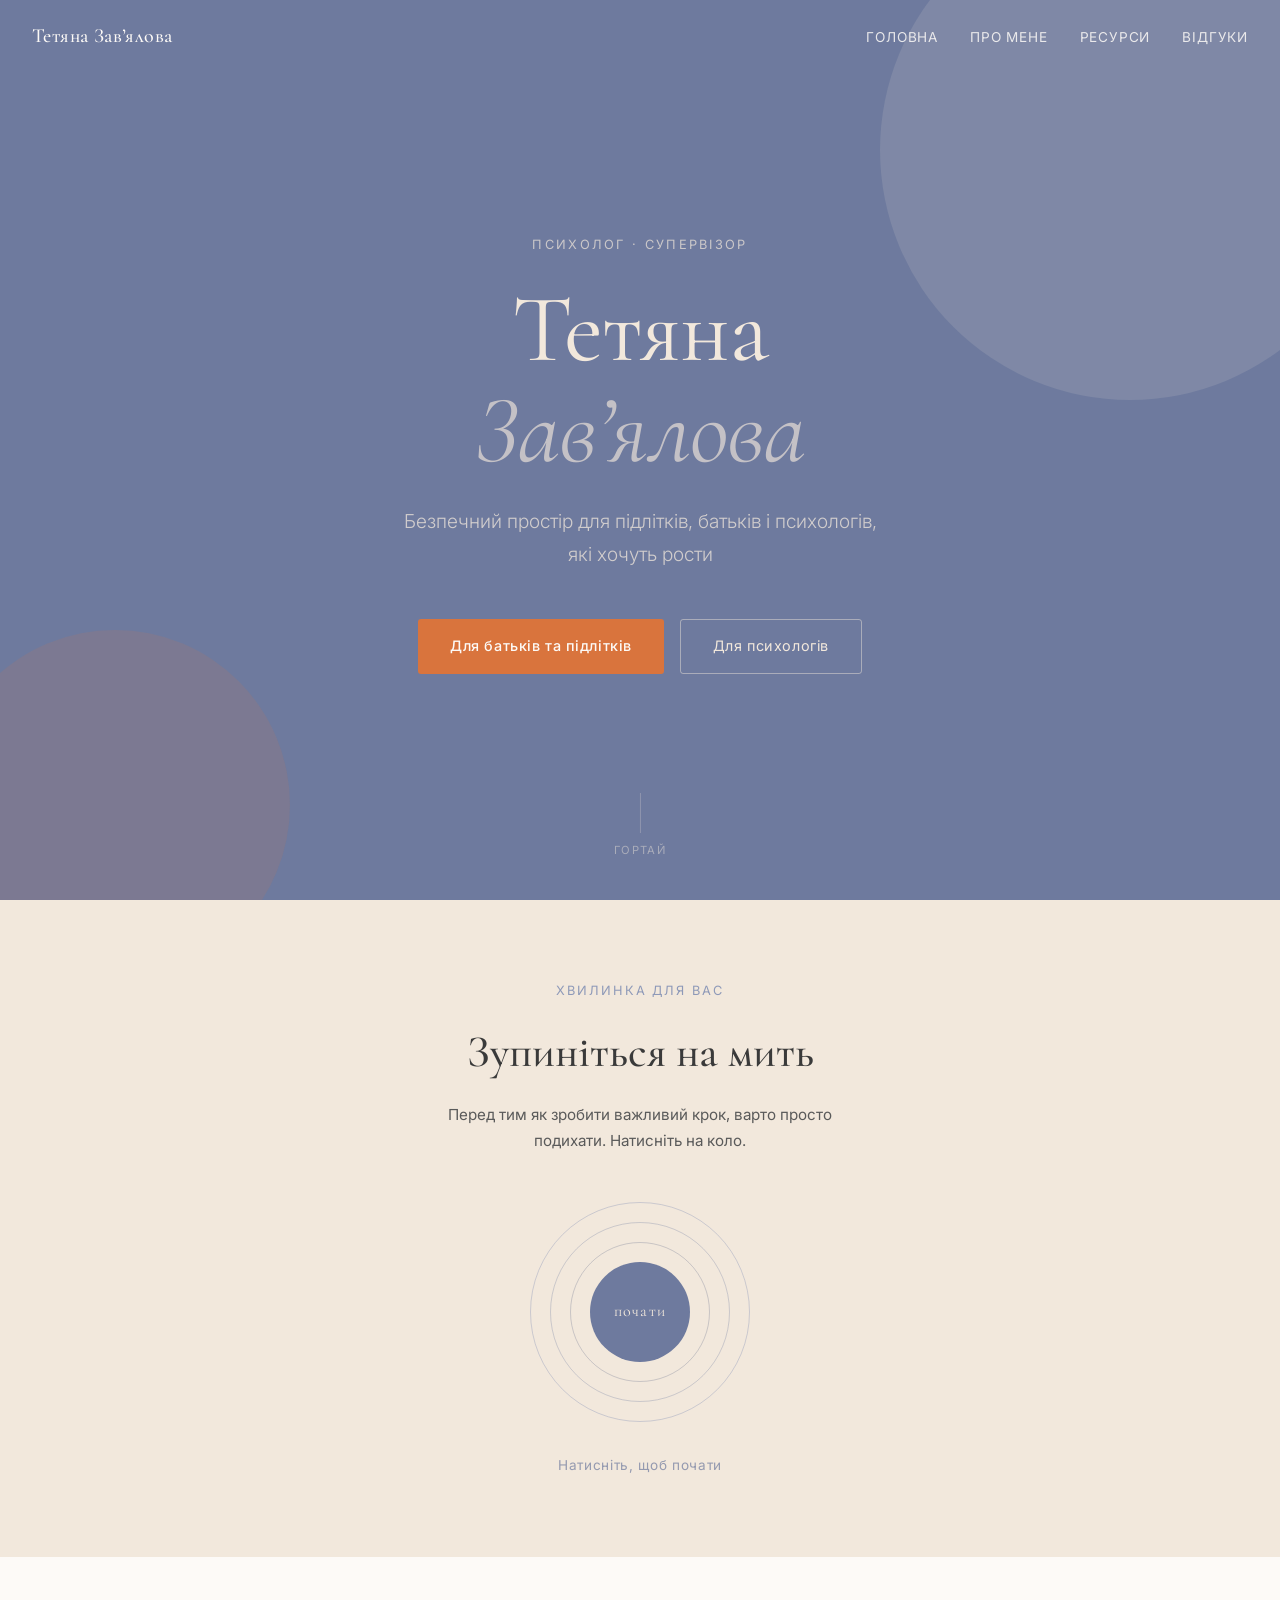
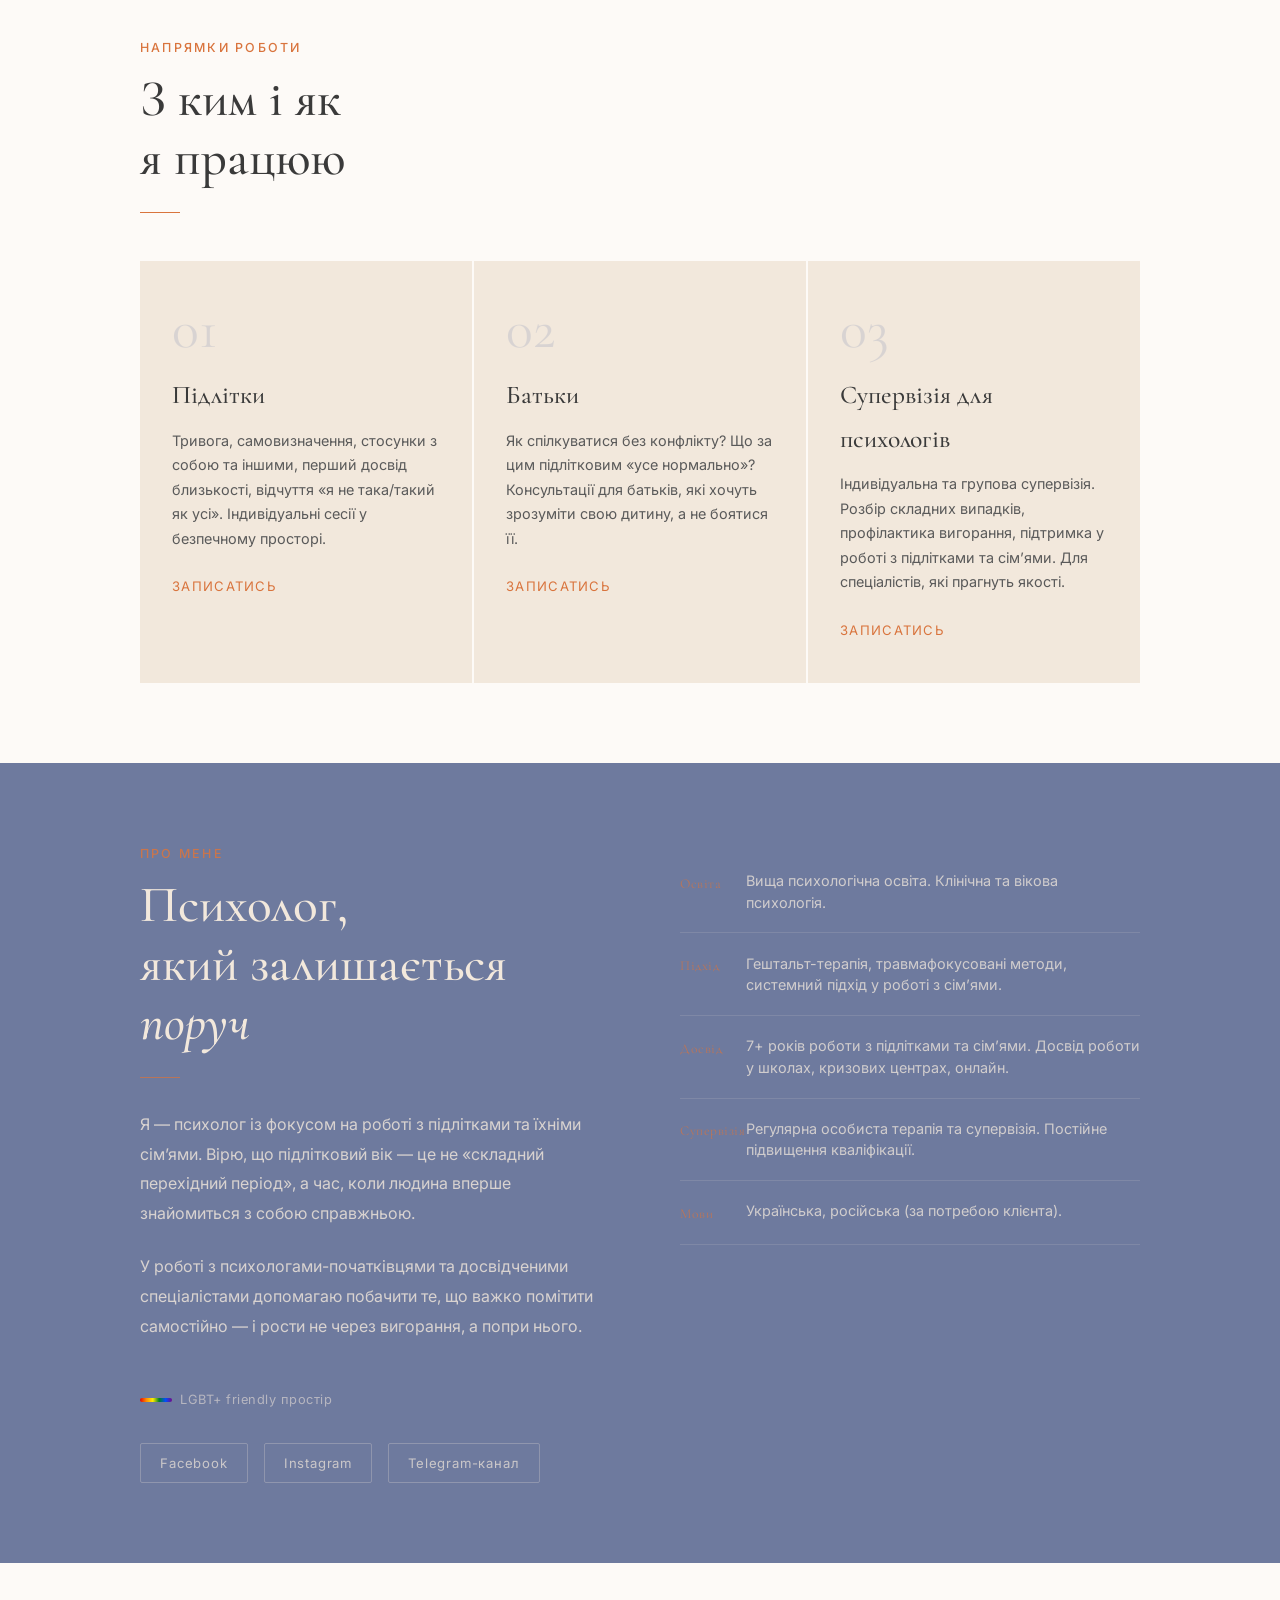
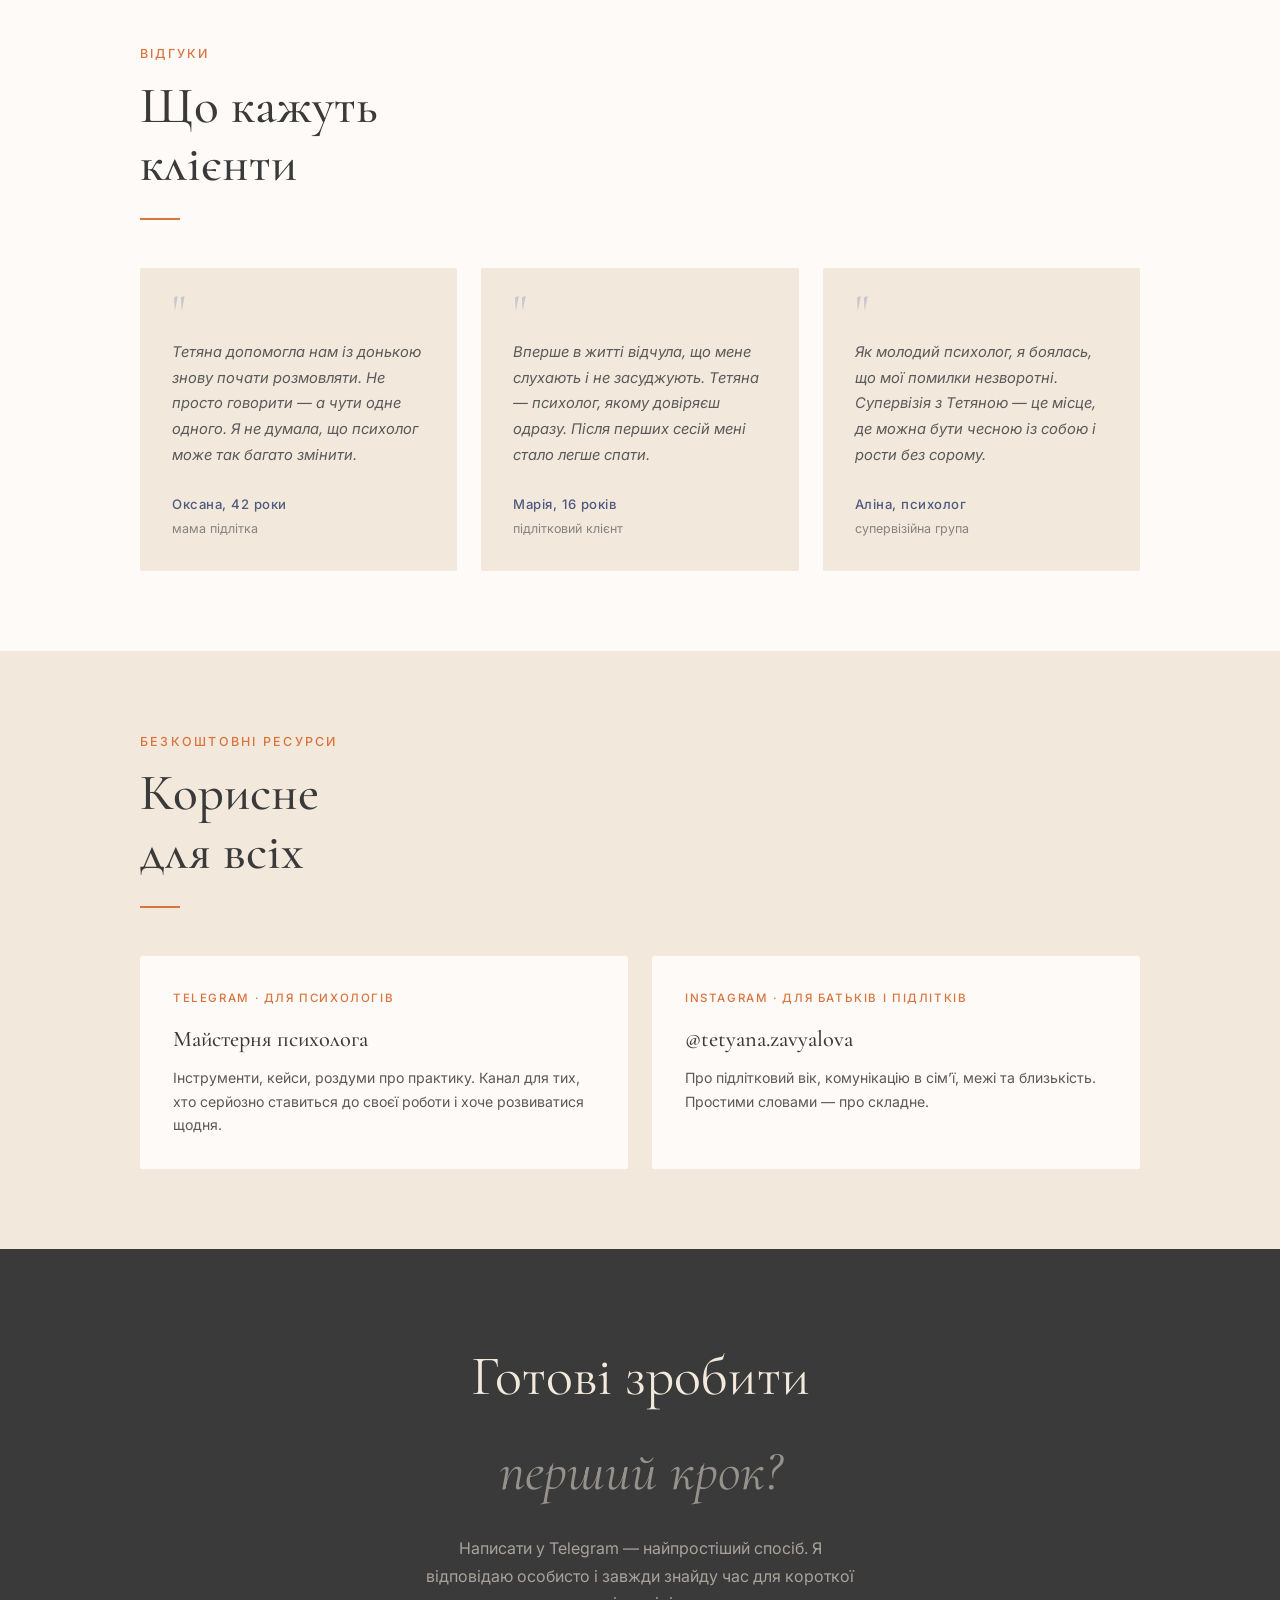
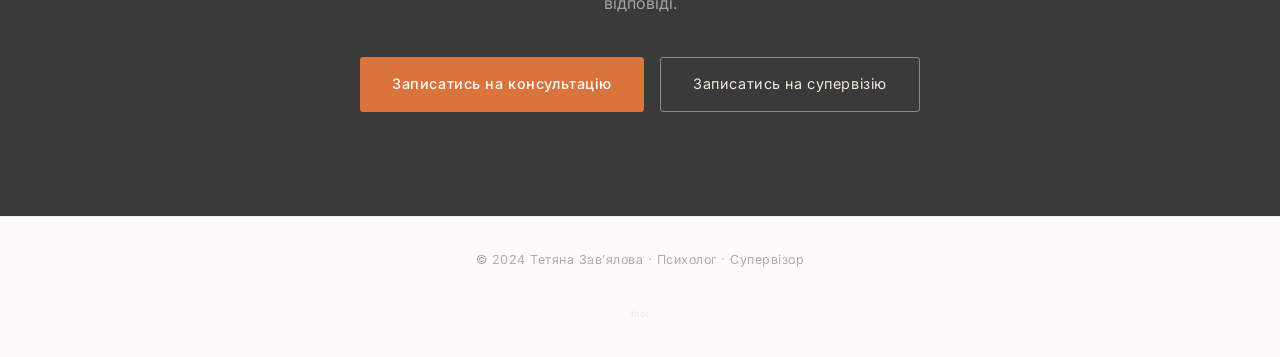
==== index.html @ f0ecb35c "Add files via upload" ====
<!DOCTYPE html>
<html lang="uk">
<head>
  <meta charset="UTF-8">
  <meta name="viewport" content="width=device-width, initial-scale=1.0">
  <title>Тетяна Завʼялова — психолог</title>
  <meta name="description" content="Психологічна підтримка підлітків та їхніх батьків. Супервізії для психологів. Безпечний простір для зростання.">

  <!-- Fonts -->
  <link rel="preconnect" href="https://fonts.googleapis.com">
  <link rel="preconnect" href="https://fonts.gstatic.com" crossorigin>
  <link href="https://fonts.googleapis.com/css2?family=Cormorant+Garamond:ital,wght@0,400;0,500;0,600;1,400;1,500&family=Inter:wght@300;400;500&display=swap" rel="stylesheet">

  <!-- Styles -->
  <link rel="stylesheet" href="css/styles.css">
</head>
<body>

  <!-- NAV -->
  <nav id="main-nav" role="navigation" aria-label="Головне меню">
    <a href="#home" class="nav-logo">Тетяна Завʼялова</a>
    <ul class="nav-links">
      <li><a href="#home">Головна</a></li>
      <li><a href="#about">Про мене</a></li>
      <li><a href="#resources">Ресурси</a></li>
      <li><a href="#reviews">Відгуки</a></li>
    </ul>
    <button class="nav-burger" id="burger" aria-label="Відкрити меню" aria-expanded="false">
      <span></span><span></span><span></span>
    </button>
  </nav>

  <div class="mobile-menu" id="mobile-menu" role="dialog" aria-label="Навігація">
    <button class="mobile-menu-close" id="menu-close" aria-label="Закрити меню">×</button>
    <a href="#home">Головна</a>
    <a href="#about">Про мене</a>
    <a href="#resources">Ресурси</a>
    <a href="#reviews">Відгуки</a>
  </div>

  <!-- HERO -->
  <section id="home" aria-label="Головний екран">
    <div class="hero-orb hero-orb-1" aria-hidden="true"></div>
    <div class="hero-orb hero-orb-2" aria-hidden="true"></div>
    <p class="hero-eyebrow">Психолог · Супервізор</p>
    <h1 class="hero-title">Тетяна<br><em>Завʼялова</em></h1>
    <p class="hero-tagline">Безпечний простір для підлітків, батьків і психологів, які хочуть рости</p>
    <div class="hero-cta-group">
      <a href="https://t.me/Tetiana_Zavialova?text=%D0%94%D0%BE%D0%B1%D1%80%D0%B8%D0%B4%D0%B5%D0%BD%D1%8C%2C%20%D0%A2%D0%B5%D1%82%D1%8F%D0%BD%D0%BE!%20%D0%AF%20%D1%85%D0%BE%D1%87%D1%83%20%D0%B7%D0%B0%D0%BF%D0%B8%D1%81%D0%B0%D1%82%D0%B8%D1%81%D1%8F%20%D0%BD%D0%B0%20%D0%BA%D0%BE%D0%BD%D1%81%D1%83%D0%BB%D1%8C%D1%82%D0%B0%D1%86%D1%96%D1%8E%20%D0%B4%D0%BB%D1%8F%20%D0%B1%D0%B0%D1%82%D1%8C%D0%BA%D1%96%D0%B2%2F%D0%BF%D1%96%D0%B4%D0%BB%D1%96%D1%82%D0%BA%D1%96%D0%B2" class="btn-primary" target="_blank" rel="noopener noreferrer">Для батьків та підлітків</a>
      <a href="https://t.me/Tetiana_Zavialova?text=%D0%94%D0%BE%D0%B1%D1%80%D0%B8%D0%B4%D0%B5%D0%BD%D1%8C%2C%20%D0%A2%D0%B5%D1%82%D1%8F%D0%BD%D0%BE!%20%D0%AF%20%D0%BF%D1%81%D0%B8%D1%85%D0%BE%D0%BB%D0%BE%D0%B3%20%D1%96%20%D1%85%D0%BE%D1%87%D1%83%20%D0%B7%D0%B0%D0%BF%D0%B8%D1%81%D0%B0%D1%82%D0%B8%D1%81%D1%8F%20%D0%BD%D0%B0%20%D1%81%D1%83%D0%BF%D0%B5%D1%80%D0%B2%D1%96%D0%B7%D1%96%D1%8E" class="btn-outline" target="_blank" rel="noopener noreferrer">Для психологів</a>
    </div>
    <div class="hero-scroll" aria-hidden="true">
      <div class="scroll-line"></div>
      <span>гортай</span>
    </div>
  </section>

  <!-- BREATHING -->
  <section id="breathe" aria-label="Дихальна вправа">
    <div class="container-narrow" style="text-align:center;">
      <p class="breathe-label">Хвилинка для вас</p>
      <h2 class="breathe-title">Зупиніться на мить</h2>
      <p class="breathe-subtitle">Перед тим як зробити важливий крок, варто просто подихати. Натисніть на коло.</p>
      <div class="breathe-container" id="breatheContainer" role="button" aria-label="Запустити дихальну вправу" tabindex="0">
        <div class="breathe-ring" aria-hidden="true"></div>
        <div class="breathe-ring breathe-ring-2" aria-hidden="true"></div>
        <div class="breathe-ring breathe-ring-3" aria-hidden="true"></div>
        <div class="breathe-core" id="breatheCore">
          <div class="breathe-text" id="breatheText">почати</div>
        </div>
      </div>
      <p class="breathe-instruction" id="breatheInstruction" aria-live="polite">Натисніть, щоб почати</p>
      <button class="breathe-btn" id="breatheStop" style="display:none;" aria-label="Зупинити вправу">зупинити</button>
    </div>
  </section>

  <!-- SERVICES -->
  <section id="services" aria-label="Напрямки роботи">
    <div class="container">
      <p class="section-eyebrow fade-up">Напрямки роботи</p>
      <h2 class="section-title fade-up">З ким і як<br>я працюю</h2>
      <div class="section-divider fade-up" aria-hidden="true"></div>
      <div class="services-grid">
        <article class="service-card fade-up">
          <div class="service-number" aria-hidden="true">01</div>
          <h3 class="service-title">Підлітки</h3>
          <p class="service-text">Тривога, самовизначення, стосунки з собою та іншими, перший досвід близькості, відчуття «я не така/такий як усі». Індивідуальні сесії у безпечному просторі.</p>
          <a href="https://t.me/Tetiana_Zavialova?text=%D0%94%D0%BE%D0%B1%D1%80%D0%B8%D0%B4%D0%B5%D0%BD%D1%8C%2C%20%D0%A2%D0%B5%D1%82%D1%8F%D0%BD%D0%BE!%20%D0%AF%20%D1%85%D0%BE%D1%87%D1%83%20%D0%B7%D0%B0%D0%BF%D0%B8%D1%81%D0%B0%D1%82%D0%B8%D1%81%D1%8F%20%D0%BD%D0%B0%20%D0%BA%D0%BE%D0%BD%D1%81%D1%83%D0%BB%D1%8C%D1%82%D0%B0%D1%86%D1%96%D1%8E%20%D0%B4%D0%BB%D1%8F%20%D0%BF%D1%96%D0%B4%D0%BB%D1%96%D1%82%D0%BA%D0%B0" class="service-cta" target="_blank" rel="noopener noreferrer">Записатись</a>
        </article>
        <article class="service-card fade-up">
          <div class="service-number" aria-hidden="true">02</div>
          <h3 class="service-title">Батьки</h3>
          <p class="service-text">Як спілкуватися без конфлікту? Що за цим підлітковим «усе нормально»? Консультації для батьків, які хочуть зрозуміти свою дитину, а не боятися її.</p>
          <a href="https://t.me/Tetiana_Zavialova?text=%D0%94%D0%BE%D0%B1%D1%80%D0%B8%D0%B4%D0%B5%D0%BD%D1%8C%2C%20%D0%A2%D0%B5%D1%82%D1%8F%D0%BD%D0%BE!%20%D0%AF%20%D1%85%D0%BE%D1%87%D1%83%20%D0%B7%D0%B0%D0%BF%D0%B8%D1%81%D0%B0%D1%82%D0%B8%D1%81%D1%8F%20%D0%BD%D0%B0%20%D0%BA%D0%BE%D0%BD%D1%81%D1%83%D0%BB%D1%8C%D1%82%D0%B0%D1%86%D1%96%D1%8E%20%D0%B4%D0%BB%D1%8F%20%D0%B1%D0%B0%D1%82%D1%8C%D0%BA%D1%96%D0%B2" class="service-cta" target="_blank" rel="noopener noreferrer">Записатись</a>
        </article>
        <article class="service-card fade-up">
          <div class="service-number" aria-hidden="true">03</div>
          <h3 class="service-title">Супервізія для психологів</h3>
          <p class="service-text">Індивідуальна та групова супервізія. Розбір складних випадків, профілактика вигорання, підтримка у роботі з підлітками та сімʼями. Для спеціалістів, які прагнуть якості.</p>
          <a href="https://t.me/Tetiana_Zavialova?text=%D0%94%D0%BE%D0%B1%D1%80%D0%B8%D0%B4%D0%B5%D0%BD%D1%8C%2C%20%D0%A2%D0%B5%D1%82%D1%8F%D0%BD%D0%BE!%20%D0%AF%20%D0%BF%D1%81%D0%B8%D1%85%D0%BE%D0%BB%D0%BE%D0%B3%20%D1%96%20%D1%85%D0%BE%D1%87%D1%83%20%D0%B7%D0%B0%D0%BF%D0%B8%D1%81%D0%B0%D1%82%D0%B8%D1%81%D1%8F%20%D0%BD%D0%B0%20%D1%81%D1%83%D0%BF%D0%B5%D1%80%D0%B2%D1%96%D0%B7%D1%96%D1%8E" class="service-cta" target="_blank" rel="noopener noreferrer">Записатись</a>
        </article>
      </div>
    </div>
  </section>

  <!-- ABOUT -->
  <section id="about" aria-label="Про мене">
    <div class="container">
      <div class="about-inner">
        <div class="about-left">
          <p class="section-eyebrow">Про мене</p>
          <h2 class="section-title">Психолог,<br>який залишається<br><em>поруч</em></h2>
          <div class="section-divider" aria-hidden="true"></div>
          <p class="about-bio">Я — психолог із фокусом на роботі з підлітками та їхніми сімʼями. Вірю, що підлітковий вік — це не «складний перехідний період», а час, коли людина вперше знайомиться з собою справжньою.</p>
          <p class="about-bio">У роботі з психологами-початківцями та досвідченими спеціалістами допомагаю побачити те, що важко помітити самостійно — і рости не через вигорання, а попри нього.</p>
          <div class="lgbt-badge" role="note" aria-label="LGBT+ friendly простір">
            <div class="rainbow-bar" aria-hidden="true"></div>
            <span>LGBT+ friendly простір</span>
          </div>
          <div class="about-socials">
            <a href="https://www.facebook.com/share/1CjKU2RE9J/?mibextid=wwXIfr" class="social-link" target="_blank" rel="noopener noreferrer">Facebook</a>
            <a href="https://www.instagram.com/tetyana.zavyalova?igsh=N3BuOW9nb2phMTQ5&utm_source=qr" class="social-link" target="_blank" rel="noopener noreferrer">Instagram</a>
            <a href="https://t.me/maisternya_psyhologa" class="social-link" target="_blank" rel="noopener noreferrer">Telegram-канал</a>
          </div>
        </div>
        <dl class="about-credentials" aria-label="Кваліфікація">
          <div class="credential-item">
            <dt class="credential-year">Освіта</dt>
            <dd class="credential-text">Вища психологічна освіта. Клінічна та вікова психологія.</dd>
          </div>
          <div class="credential-item">
            <dt class="credential-year">Підхід</dt>
            <dd class="credential-text">Гештальт-терапія, травмафокусовані методи, системний підхід у роботі з сімʼями.</dd>
          </div>
          <div class="credential-item">
            <dt class="credential-year">Досвід</dt>
            <dd class="credential-text">7+ років роботи з підлітками та сімʼями. Досвід роботи у школах, кризових центрах, онлайн.</dd>
          </div>
          <div class="credential-item">
            <dt class="credential-year">Супервізія</dt>
            <dd class="credential-text">Регулярна особиста терапія та супервізія. Постійне підвищення кваліфікації.</dd>
          </div>
          <div class="credential-item">
            <dt class="credential-year">Мови</dt>
            <dd class="credential-text">Українська, російська (за потребою клієнта).</dd>
          </div>
        </dl>
      </div>
    </div>
  </section>

  <!-- REVIEWS -->
  <section id="reviews" aria-label="Відгуки клієнтів">
    <div class="container">
      <p class="section-eyebrow fade-up">Відгуки</p>
      <h2 class="section-title fade-up">Що кажуть<br>клієнти</h2>
      <div class="section-divider fade-up" aria-hidden="true"></div>
      <div class="reviews-grid">
        <article class="review-card fade-up">
          <div class="review-quote" aria-hidden="true">"</div>
          <blockquote class="review-text">Тетяна допомогла нам із донькою знову почати розмовляти. Не просто говорити — а чути одне одного. Я не думала, що психолог може так багато змінити.</blockquote>
          <p class="review-author">Оксана, 42 роки</p>
          <p class="review-role">мама підлітка</p>
        </article>
        <article class="review-card fade-up">
          <div class="review-quote" aria-hidden="true">"</div>
          <blockquote class="review-text">Вперше в житті відчула, що мене слухають і не засуджують. Тетяна — психолог, якому довіряєш одразу. Після перших сесій мені стало легше спати.</blockquote>
          <p class="review-author">Марія, 16 років</p>
          <p class="review-role">підлітковий клієнт</p>
        </article>
        <article class="review-card fade-up">
          <div class="review-quote" aria-hidden="true">"</div>
          <blockquote class="review-text">Як молодий психолог, я боялась, що мої помилки незворотні. Супервізія з Тетяною — це місце, де можна бути чесною із собою і рости без сорому.</blockquote>
          <p class="review-author">Аліна, психолог</p>
          <p class="review-role">супервізійна група</p>
        </article>
      </div>
    </div>
  </section>

  <!-- RESOURCES -->
  <section id="resources" aria-label="Безкоштовні ресурси">
    <div class="container">
      <p class="section-eyebrow fade-up">Безкоштовні ресурси</p>
      <h2 class="section-title fade-up">Корисне<br>для всіх</h2>
      <div class="section-divider fade-up" aria-hidden="true"></div>
      <div class="resources-grid">
        <a href="https://t.me/maisternya_psyhologa" class="resource-card fade-up" target="_blank" rel="noopener noreferrer" aria-label="Telegram-канал Майстерня психолога">
          <p class="resource-tag">Telegram · Для психологів</p>
          <h3 class="resource-title">Майстерня психолога</h3>
          <p class="resource-desc">Інструменти, кейси, роздуми про практику. Канал для тих, хто серйозно ставиться до своєї роботи і хоче розвиватися щодня.</p>
        </a>
        <a href="https://www.instagram.com/tetyana.zavyalova?igsh=N3BuOW9nb2phMTQ5&utm_source=qr" class="resource-card fade-up" target="_blank" rel="noopener noreferrer" aria-label="Instagram @tetyana.zavyalova">
          <p class="resource-tag">Instagram · Для батьків і підлітків</p>
          <h3 class="resource-title">@tetyana.zavyalova</h3>
          <p class="resource-desc">Про підлітковий вік, комунікацію в сімʼї, межі та близькість. Простими словами — про складне.</p>
        </a>
      </div>
    </div>
  </section>

  <!-- CTA -->
  <section id="cta" aria-label="Запис на консультацію">
    <div class="container-narrow">
      <h2 class="cta-title fade-up">Готові зробити<br><em>перший крок?</em></h2>
      <p class="cta-text fade-up">Написати у Telegram — найпростіший спосіб. Я відповідаю особисто і завжди знайду час для короткої відповіді.</p>
      <div class="hero-cta-group fade-up">
        <a href="https://t.me/Tetiana_Zavialova?text=%D0%94%D0%BE%D0%B1%D1%80%D0%B8%D0%B4%D0%B5%D0%BD%D1%8C%2C%20%D0%A2%D0%B5%D1%82%D1%8F%D0%BD%D0%BE!%20%D0%AF%20%D1%85%D0%BE%D1%87%D1%83%20%D0%B7%D0%B0%D0%BF%D0%B8%D1%81%D0%B0%D1%82%D0%B8%D1%81%D1%8F%20%D0%BD%D0%B0%20%D0%BA%D0%BE%D0%BD%D1%81%D1%83%D0%BB%D1%8C%D1%82%D0%B0%D1%86%D1%96%D1%8E" class="btn-primary" target="_blank" rel="noopener noreferrer">Записатись на консультацію</a>
        <a href="https://t.me/Tetiana_Zavialova?text=%D0%94%D0%BE%D0%B1%D1%80%D0%B8%D0%B4%D0%B5%D0%BD%D1%8C%2C%20%D0%A2%D0%B5%D1%82%D1%8F%D0%BD%D0%BE!%20%D0%AF%20%D0%BF%D1%81%D0%B8%D1%85%D0%BE%D0%BB%D0%BE%D0%B3%20%D1%96%20%D1%85%D0%BE%D1%87%D1%83%20%D0%B7%D0%B0%D0%BF%D0%B8%D1%81%D0%B0%D1%82%D0%B8%D1%81%D1%8F%20%D0%BD%D0%B0%20%D1%81%D1%83%D0%BF%D0%B5%D1%80%D0%B2%D1%96%D0%B7%D1%96%D1%8E" class="btn-outline" target="_blank" rel="noopener noreferrer">Записатись на супервізію</a>
      </div>
    </div>
  </section>

  <!-- FOOTER -->
  <footer role="contentinfo">
    <p class="footer-text">© 2024 Тетяна Завʼялова · Психолог · Супервізор</p>
    <br>
    <span class="footer-thor" id="thorTrigger" aria-hidden="true">thor</span>
  </footer>

  <!-- Scripts -->
  <script src="js/main.js" defer></script>

</body>
</html>
---- css/styles.css ----
/* ============================================================
   TETIANA ZAVIALOVA — STYLESHEET
   Palette: indigo #6E7A9E | sand #F2E8DC | graphite #3A3A3A | rust #D9743D
   ============================================================ */

/* --- TOKENS ------------------------------------------------- */
:root {
  --indigo:        #6E7A9E;
  --indigo-light:  #8E99B8;
  --indigo-dark:   #4E5A7E;
  --sand:          #F2E8DC;
  --sand-dark:     #E8DACE;
  --graphite:      #3A3A3A;
  --graphite-light:#5A5A5A;
  --rust:          #D9743D;
  --rust-light:    #E8956A;
  --white:         #FDFAF7;
}

/* --- RESET -------------------------------------------------- */
*, *::before, *::after { margin: 0; padding: 0; box-sizing: border-box; }
html { scroll-behavior: smooth; }

body {
  font-family: 'Inter', sans-serif;
  background: var(--white);
  color: var(--graphite);
  font-size: 16px;
  line-height: 1.7;
  overflow-x: hidden;
}

h1, h2, h3, .display { font-family: 'Cormorant Garamond', serif; }

/* --- LAYOUT HELPERS ---------------------------------------- */
section { padding: 5rem 2rem; }
.container        { max-width: 1000px; margin: 0 auto; }
.container-narrow { max-width: 700px;  margin: 0 auto; }

.section-eyebrow {
  font-size: 0.78rem;
  letter-spacing: 0.18em;
  text-transform: uppercase;
  color: var(--rust);
  margin-bottom: 0.75rem;
  font-weight: 500;
}

.section-title {
  font-size: clamp(2rem, 5vw, 3.2rem);
  font-weight: 500;
  color: var(--graphite);
  line-height: 1.15;
  margin-bottom: 1.5rem;
}

.section-divider {
  width: 40px;
  height: 1.5px;
  background: var(--rust);
  margin-bottom: 2rem;
}

/* --- BUTTONS ----------------------------------------------- */
.btn-primary {
  display: inline-flex;
  align-items: center;
  gap: 0.5rem;
  padding: 0.9rem 2rem;
  background: var(--rust);
  color: var(--white);
  text-decoration: none;
  font-size: 0.9rem;
  font-weight: 500;
  letter-spacing: 0.04em;
  border-radius: 3px;
  border: none;
  cursor: pointer;
  transition: background 0.25s, transform 0.2s;
}
.btn-primary:hover { background: var(--rust-light); transform: translateY(-2px); }

.btn-outline {
  display: inline-flex;
  align-items: center;
  gap: 0.5rem;
  padding: 0.9rem 2rem;
  background: transparent;
  color: var(--sand);
  text-decoration: none;
  font-size: 0.9rem;
  font-weight: 400;
  letter-spacing: 0.04em;
  border-radius: 3px;
  border: 1px solid rgba(242,232,220,0.45);
  cursor: pointer;
  transition: border-color 0.25s, background 0.25s, transform 0.2s;
}
.btn-outline:hover {
  border-color: var(--sand);
  background: rgba(242,232,220,0.08);
  transform: translateY(-2px);
}

/* --- NAVIGATION -------------------------------------------- */
nav {
  position: fixed;
  top: 0; left: 0; right: 0;
  z-index: 100;
  padding: 1.2rem 2rem;
  display: flex;
  align-items: center;
  justify-content: space-between;
  background: transparent;
  transition: background 0.4s, box-shadow 0.4s;
}
nav.scrolled {
  background: rgba(253,250,247,0.95);
  backdrop-filter: blur(8px);
  box-shadow: 0 1px 0 rgba(110,122,158,0.12);
}

.nav-logo {
  font-family: 'Cormorant Garamond', serif;
  font-size: 1.25rem;
  font-weight: 500;
  color: var(--white);
  text-decoration: none;
  letter-spacing: 0.02em;
  transition: color 0.4s;
}
nav.scrolled .nav-logo { color: var(--indigo-dark); }

.nav-links {
  display: flex;
  gap: 2rem;
  list-style: none;
}
.nav-links a {
  font-size: 0.85rem;
  font-weight: 400;
  color: rgba(253,250,247,0.85);
  text-decoration: none;
  letter-spacing: 0.06em;
  text-transform: uppercase;
  transition: color 0.3s;
}
nav.scrolled .nav-links a    { color: var(--graphite-light); }
.nav-links a:hover            { color: var(--rust); }
nav.scrolled .nav-links a:hover { color: var(--rust); }

.nav-burger {
  display: none;
  background: none;
  border: none;
  cursor: pointer;
  flex-direction: column;
  gap: 5px;
  padding: 4px;
}
.nav-burger span {
  display: block;
  width: 24px;
  height: 1.5px;
  background: var(--white);
  transition: all 0.3s;
}
nav.scrolled .nav-burger span { background: var(--graphite); }

/* --- MOBILE MENU ------------------------------------------- */
.mobile-menu {
  display: none;
  position: fixed;
  inset: 0;
  background: var(--white);
  z-index: 99;
  flex-direction: column;
  align-items: center;
  justify-content: center;
  gap: 2.5rem;
}
.mobile-menu.open { display: flex; }
.mobile-menu a {
  font-family: 'Cormorant Garamond', serif;
  font-size: 2.2rem;
  color: var(--graphite);
  text-decoration: none;
  font-weight: 500;
}
.mobile-menu a:hover { color: var(--rust); }
.mobile-menu-close {
  position: absolute;
  top: 1.5rem; right: 1.5rem;
  background: none;
  border: none;
  cursor: pointer;
  font-size: 1.8rem;
  color: var(--graphite);
  line-height: 1;
}

/* --- HERO -------------------------------------------------- */
#home {
  min-height: 100vh;
  background: var(--indigo);
  display: flex;
  flex-direction: column;
  align-items: center;
  justify-content: center;
  text-align: center;
  padding: 6rem 2rem 4rem;
  position: relative;
  overflow: hidden;
}

.hero-orb {
  position: absolute;
  border-radius: 50%;
  opacity: 0.12;
  pointer-events: none;
}
.hero-orb-1 { width: 500px; height: 500px; background: var(--sand); top: -100px; right: -100px; }
.hero-orb-2 { width: 350px; height: 350px; background: var(--rust); bottom: -80px; left: -60px; }

.hero-eyebrow {
  font-size: 0.8rem;
  letter-spacing: 0.18em;
  text-transform: uppercase;
  color: rgba(242,232,220,0.7);
  margin-bottom: 1.5rem;
}

.hero-title {
  font-size: clamp(3rem, 8vw, 6rem);
  font-weight: 400;
  color: var(--sand);
  line-height: 1.05;
  margin-bottom: 1.5rem;
  letter-spacing: -0.01em;
}
.hero-title em { font-style: italic; color: rgba(242,232,220,0.65); }

.hero-tagline {
  font-size: clamp(1rem, 2.5vw, 1.2rem);
  color: rgba(242,232,220,0.75);
  max-width: 480px;
  margin: 0 auto 3rem;
  font-weight: 300;
}

.hero-cta-group {
  display: flex;
  flex-wrap: wrap;
  gap: 1rem;
  justify-content: center;
  margin-bottom: 1.5rem;
}

.hero-scroll {
  position: absolute;
  bottom: 2.5rem;
  left: 50%;
  transform: translateX(-50%);
  display: flex;
  flex-direction: column;
  align-items: center;
  gap: 0.5rem;
  color: rgba(242,232,220,0.45);
  font-size: 0.7rem;
  letter-spacing: 0.12em;
  text-transform: uppercase;
}
.scroll-line {
  width: 1px;
  height: 40px;
  background: rgba(242,232,220,0.25);
  animation: scrollPulse 2s ease-in-out infinite;
}
@keyframes scrollPulse {
  0%, 100% { opacity: 0.25; transform: scaleY(0.5); }
  50%       { opacity: 0.7;  transform: scaleY(1); }
}

/* --- BREATHING --------------------------------------------- */
#breathe {
  background: var(--sand);
  padding: 5rem 2rem;
  text-align: center;
}

.breathe-label {
  font-size: 0.8rem;
  letter-spacing: 0.15em;
  text-transform: uppercase;
  color: var(--indigo-light);
  margin-bottom: 0.75rem;
}
.breathe-title {
  font-size: clamp(1.8rem, 4vw, 2.8rem);
  color: var(--graphite);
  margin-bottom: 0.75rem;
  font-weight: 500;
}
.breathe-subtitle {
  color: var(--graphite-light);
  font-size: 0.95rem;
  margin-bottom: 3rem;
  max-width: 400px;
  margin-left: auto;
  margin-right: auto;
}

.breathe-container {
  position: relative;
  width: 220px;
  height: 220px;
  margin: 0 auto 2rem;
  cursor: pointer;
}
.breathe-ring {
  position: absolute;
  inset: 0;
  border-radius: 50%;
  border: 1.5px solid var(--indigo-light);
  opacity: 0.4;
}
.breathe-ring-2 { inset: 20px; border-color: var(--indigo);      opacity: 0.3; }
.breathe-ring-3 { inset: 40px; border-color: var(--indigo-dark); opacity: 0.25; }

.breathe-core {
  position: absolute;
  border-radius: 50%;
  background: var(--indigo);
  top: 50%; left: 50%;
  transform: translate(-50%, -50%);
  width: 100px;
  height: 100px;
  display: flex;
  align-items: center;
  justify-content: center;
  transition: width 4s ease-in-out, height 4s ease-in-out;
}
.breathe-text {
  color: var(--sand);
  font-family: 'Cormorant Garamond', serif;
  font-size: 1rem;
  font-weight: 400;
  letter-spacing: 0.08em;
  text-align: center;
  line-height: 1.3;
  pointer-events: none;
}
.breathe-instruction {
  font-size: 0.85rem;
  color: var(--indigo);
  letter-spacing: 0.05em;
  opacity: 0.7;
  min-height: 1.5em;
}
.breathe-btn {
  margin-top: 1.5rem;
  background: none;
  border: 1px solid var(--indigo-light);
  color: var(--indigo-dark);
  padding: 0.6rem 1.8rem;
  border-radius: 3px;
  font-size: 0.85rem;
  letter-spacing: 0.06em;
  cursor: pointer;
  transition: all 0.25s;
  font-family: 'Inter', sans-serif;
}
.breathe-btn:hover {
  background: var(--indigo);
  border-color: var(--indigo);
  color: var(--sand);
}

/* --- SERVICES ---------------------------------------------- */
#services { background: var(--white); }

.services-grid {
  display: grid;
  grid-template-columns: repeat(auto-fit, minmax(280px, 1fr));
  gap: 2px;
  margin-top: 3rem;
}
.service-card {
  background: var(--sand);
  padding: 2.5rem 2rem;
  position: relative;
  overflow: hidden;
  transition: background 0.3s;
}
.service-card:hover { background: var(--sand-dark); }
.service-card::before {
  content: '';
  position: absolute;
  top: 0; left: 0;
  width: 3px;
  height: 0;
  background: var(--rust);
  transition: height 0.4s;
}
.service-card:hover::before { height: 100%; }

.service-number {
  font-family: 'Cormorant Garamond', serif;
  font-size: 3.5rem;
  color: var(--indigo-light);
  opacity: 0.25;
  line-height: 1;
  margin-bottom: 1rem;
}
.service-title {
  font-family: 'Cormorant Garamond', serif;
  font-size: 1.6rem;
  font-weight: 500;
  color: var(--graphite);
  margin-bottom: 0.75rem;
}
.service-text { font-size: 0.9rem; color: var(--graphite-light); line-height: 1.7; }
.service-cta {
  display: inline-block;
  margin-top: 1.5rem;
  font-size: 0.82rem;
  letter-spacing: 0.1em;
  text-transform: uppercase;
  color: var(--rust);
  text-decoration: none;
  border-bottom: 1px solid transparent;
  transition: border-color 0.2s;
}
.service-cta:hover { border-color: var(--rust); }

/* --- ABOUT ------------------------------------------------- */
#about { background: var(--indigo); }

.about-inner {
  display: grid;
  grid-template-columns: 1fr 1fr;
  gap: 5rem;
  align-items: start;
}
.about-left .section-eyebrow { color: rgba(217,116,61,0.85); }
.about-left .section-title   { color: var(--sand); }
.about-left .section-divider { background: rgba(217,116,61,0.7); }

.about-bio {
  color: rgba(242,232,220,0.8);
  font-size: 1rem;
  line-height: 1.85;
  margin-bottom: 1.5rem;
}
.about-socials {
  display: flex;
  gap: 1rem;
  margin-top: 2rem;
  flex-wrap: wrap;
}
.about-socials .social-link {
  display: inline-flex;
  align-items: center;
  gap: 0.5rem;
  padding: 0.5rem 1.2rem;
  border: 1px solid rgba(242,232,220,0.25);
  color: rgba(242,232,220,0.7);
  text-decoration: none;
  font-size: 0.82rem;
  letter-spacing: 0.06em;
  text-transform: none;
  font-weight: 400;
  border-radius: 2px;
  transition: all 0.25s;
}
.about-socials .social-link:hover {
  border-color: var(--sand);
  color: var(--sand);
  background: rgba(242,232,220,0.08);
}

.about-credentials { padding-top: 0.5rem; }
.credential-item {
  padding: 1.2rem 0;
  border-bottom: 1px solid rgba(242,232,220,0.12);
  display: flex;
  gap: 1rem;
  align-items: flex-start;
}
.credential-year {
  font-family: 'Cormorant Garamond', serif;
  font-size: 0.85rem;
  color: rgba(217,116,61,0.7);
  min-width: 50px;
  padding-top: 0.1rem;
  letter-spacing: 0.04em;
}
.credential-text {
  font-size: 0.9rem;
  color: rgba(242,232,220,0.75);
  line-height: 1.5;
}

.lgbt-badge {
  display: inline-flex;
  align-items: center;
  gap: 0.5rem;
  margin-top: 1.5rem;
  font-size: 0.8rem;
  color: rgba(242,232,220,0.55);
  letter-spacing: 0.04em;
}
.rainbow-bar {
  width: 32px;
  height: 4px;
  border-radius: 2px;
  background: linear-gradient(90deg, #e40303, #ff8c00, #ffed00, #008026, #004dff, #750787);
}

/* --- REVIEWS ----------------------------------------------- */
#reviews { background: var(--white); }

.reviews-grid {
  display: grid;
  grid-template-columns: repeat(auto-fit, minmax(280px, 1fr));
  gap: 1.5rem;
  margin-top: 3rem;
}
.review-card {
  background: var(--sand);
  padding: 2rem;
  border-radius: 2px;
  position: relative;
}
.review-quote {
  font-family: 'Cormorant Garamond', serif;
  font-size: 3rem;
  color: var(--indigo-light);
  line-height: 0.5;
  opacity: 0.4;
  margin-bottom: 1rem;
}
.review-text {
  font-size: 0.92rem;
  color: var(--graphite-light);
  line-height: 1.75;
  font-style: italic;
  margin-bottom: 1.5rem;
}
.review-author {
  font-size: 0.82rem;
  color: var(--indigo-dark);
  font-weight: 500;
  letter-spacing: 0.04em;
}
.review-role {
  font-size: 0.78rem;
  color: var(--graphite-light);
  opacity: 0.7;
  margin-top: 0.2rem;
}

/* --- RESOURCES --------------------------------------------- */
#resources { background: var(--sand); }

.resources-grid {
  display: grid;
  grid-template-columns: repeat(auto-fit, minmax(300px, 1fr));
  gap: 1.5rem;
  margin-top: 3rem;
}
.resource-card {
  background: var(--white);
  padding: 2rem;
  border-radius: 2px;
  text-decoration: none;
  display: block;
  border: 1px solid transparent;
  position: relative;
  overflow: hidden;
  transition: border-color 0.25s, transform 0.2s;
}
.resource-card::after {
  content: '→';
  position: absolute;
  right: 1.5rem;
  top: 50%;
  transform: translateY(-50%) translateX(10px);
  font-size: 1.2rem;
  color: var(--rust);
  opacity: 0;
  transition: all 0.3s;
}
.resource-card:hover { border-color: var(--indigo-light); transform: translateY(-3px); }
.resource-card:hover::after { opacity: 1; transform: translateY(-50%) translateX(0); }

.resource-tag {
  font-size: 0.72rem;
  letter-spacing: 0.14em;
  text-transform: uppercase;
  color: var(--rust);
  font-weight: 500;
  margin-bottom: 0.75rem;
}
.resource-title {
  font-family: 'Cormorant Garamond', serif;
  font-size: 1.4rem;
  color: var(--graphite);
  margin-bottom: 0.5rem;
  font-weight: 500;
}
.resource-desc { font-size: 0.88rem; color: var(--graphite-light); line-height: 1.65; }

/* --- CTA SECTION ------------------------------------------- */
#cta {
  background: var(--graphite);
  padding: 5rem 2rem;
  text-align: center;
}
.cta-title {
  font-size: clamp(2rem, 5vw, 3.5rem);
  color: var(--sand);
  font-weight: 400;
  margin-bottom: 1rem;
}
.cta-title em { font-style: italic; color: rgba(242,232,220,0.5); }
.cta-text {
  color: rgba(242,232,220,0.6);
  font-size: 1rem;
  margin-bottom: 2.5rem;
  max-width: 450px;
  margin-left: auto;
  margin-right: auto;
}

/* --- FOOTER ------------------------------------------------ */
footer {
  background: var(--white);
  padding: 2rem;
  text-align: center;
  border-top: 1px solid rgba(110,122,158,0.1);
}
.footer-text {
  font-size: 0.78rem;
  color: rgba(58,58,58,0.4);
  letter-spacing: 0.04em;
}
.footer-thor {
  font-size: 0.55rem;
  color: rgba(58,58,58,0.1);
  cursor: pointer;
  user-select: none;
  margin-top: 0.5rem;
  letter-spacing: 0.08em;
  transition: color 0.3s;
  display: inline-block;
}
.footer-thor:hover { color: rgba(58,58,58,0.25); }

/* --- EASTER EGG -------------------------------------------- */
.thor-overlay {
  display: none;
  position: fixed;
  inset: 0;
  background: #1a0a2e;
  z-index: 1000;
  flex-direction: column;
  align-items: center;
  justify-content: center;
  text-align: center;
  padding: 2rem;
  overflow-y: auto;
}
.thor-overlay.active { display: flex; }

.thor-title {
  font-family: 'Cormorant Garamond', serif;
  font-size: clamp(2.5rem, 7vw, 5rem);
  color: #ffd700;
  font-weight: 600;
  margin-bottom: 0.5rem;
  text-shadow: 0 0 30px rgba(255,215,0,0.3);
}
.thor-subtitle {
  font-family: 'Cormorant Garamond', serif;
  font-size: clamp(1rem, 3vw, 1.5rem);
  color: rgba(255,215,0,0.5);
  font-style: italic;
  margin-bottom: 3rem;
}
.thor-clients {
  display: grid;
  grid-template-columns: repeat(auto-fit, minmax(240px, 1fr));
  gap: 1.5rem;
  max-width: 900px;
  width: 100%;
  margin-bottom: 3rem;
}
.thor-card {
  background: rgba(255,215,0,0.04);
  border: 1px solid rgba(255,215,0,0.15);
  border-radius: 4px;
  padding: 1.5rem;
  text-align: left;
}
.thor-card-name {
  font-family: 'Cormorant Garamond', serif;
  font-size: 1.4rem;
  color: #ffd700;
  margin-bottom: 0.25rem;
}
.thor-card-issue {
  font-size: 0.8rem;
  color: rgba(255,215,0,0.5);
  letter-spacing: 0.08em;
  text-transform: uppercase;
  margin-bottom: 0.75rem;
}
.thor-card-quote {
  font-size: 0.88rem;
  color: rgba(255,255,255,0.65);
  font-style: italic;
  line-height: 1.65;
}
.thor-disclaimer {
  font-size: 0.75rem;
  color: rgba(255,215,0,0.25);
  max-width: 500px;
  line-height: 1.7;
  margin-bottom: 2rem;
}
.thor-close {
  background: rgba(255,215,0,0.08);
  border: 1px solid rgba(255,215,0,0.3);
  color: #ffd700;
  padding: 0.75rem 2rem;
  font-family: 'Inter', sans-serif;
  font-size: 0.85rem;
  letter-spacing: 0.1em;
  cursor: pointer;
  border-radius: 2px;
  transition: all 0.2s;
}
.thor-close:hover { background: rgba(255,215,0,0.15); }

/* --- ANIMATIONS -------------------------------------------- */
.fade-up {
  opacity: 0;
  transform: translateY(24px);
  transition: opacity 0.7s ease, transform 0.7s ease;
}
.fade-up.visible { opacity: 1; transform: translateY(0); }
.fade-up:nth-child(2) { transition-delay: 0.1s; }
.fade-up:nth-child(3) { transition-delay: 0.2s; }
.fade-up:nth-child(4) { transition-delay: 0.3s; }

/* --- RESPONSIVE -------------------------------------------- */
@media (max-width: 768px) {
  nav { padding: 1rem 1.25rem; }
  .nav-links  { display: none; }
  .nav-burger { display: flex; }

  .about-inner { grid-template-columns: 1fr; gap: 3rem; }
  section      { padding: 3.5rem 1.25rem; }

  .hero-cta-group { flex-direction: column; align-items: center; }
  .btn-primary,
  .btn-outline    { width: 100%; max-width: 280px; justify-content: center; }

  .services-grid,
  .reviews-grid,
  .resources-grid { grid-template-columns: 1fr; gap: 2px; }
  .service-card   { padding: 2rem 1.5rem; }

  .breathe-container { width: 180px; height: 180px; }
  .breathe-core      { width: 80px;  height: 80px; }

  .thor-clients { grid-template-columns: 1fr; }
}

@media (max-width: 480px) {
  .hero-title { font-size: 2.8rem; }
  .cta-title  { font-size: 2rem; }
}
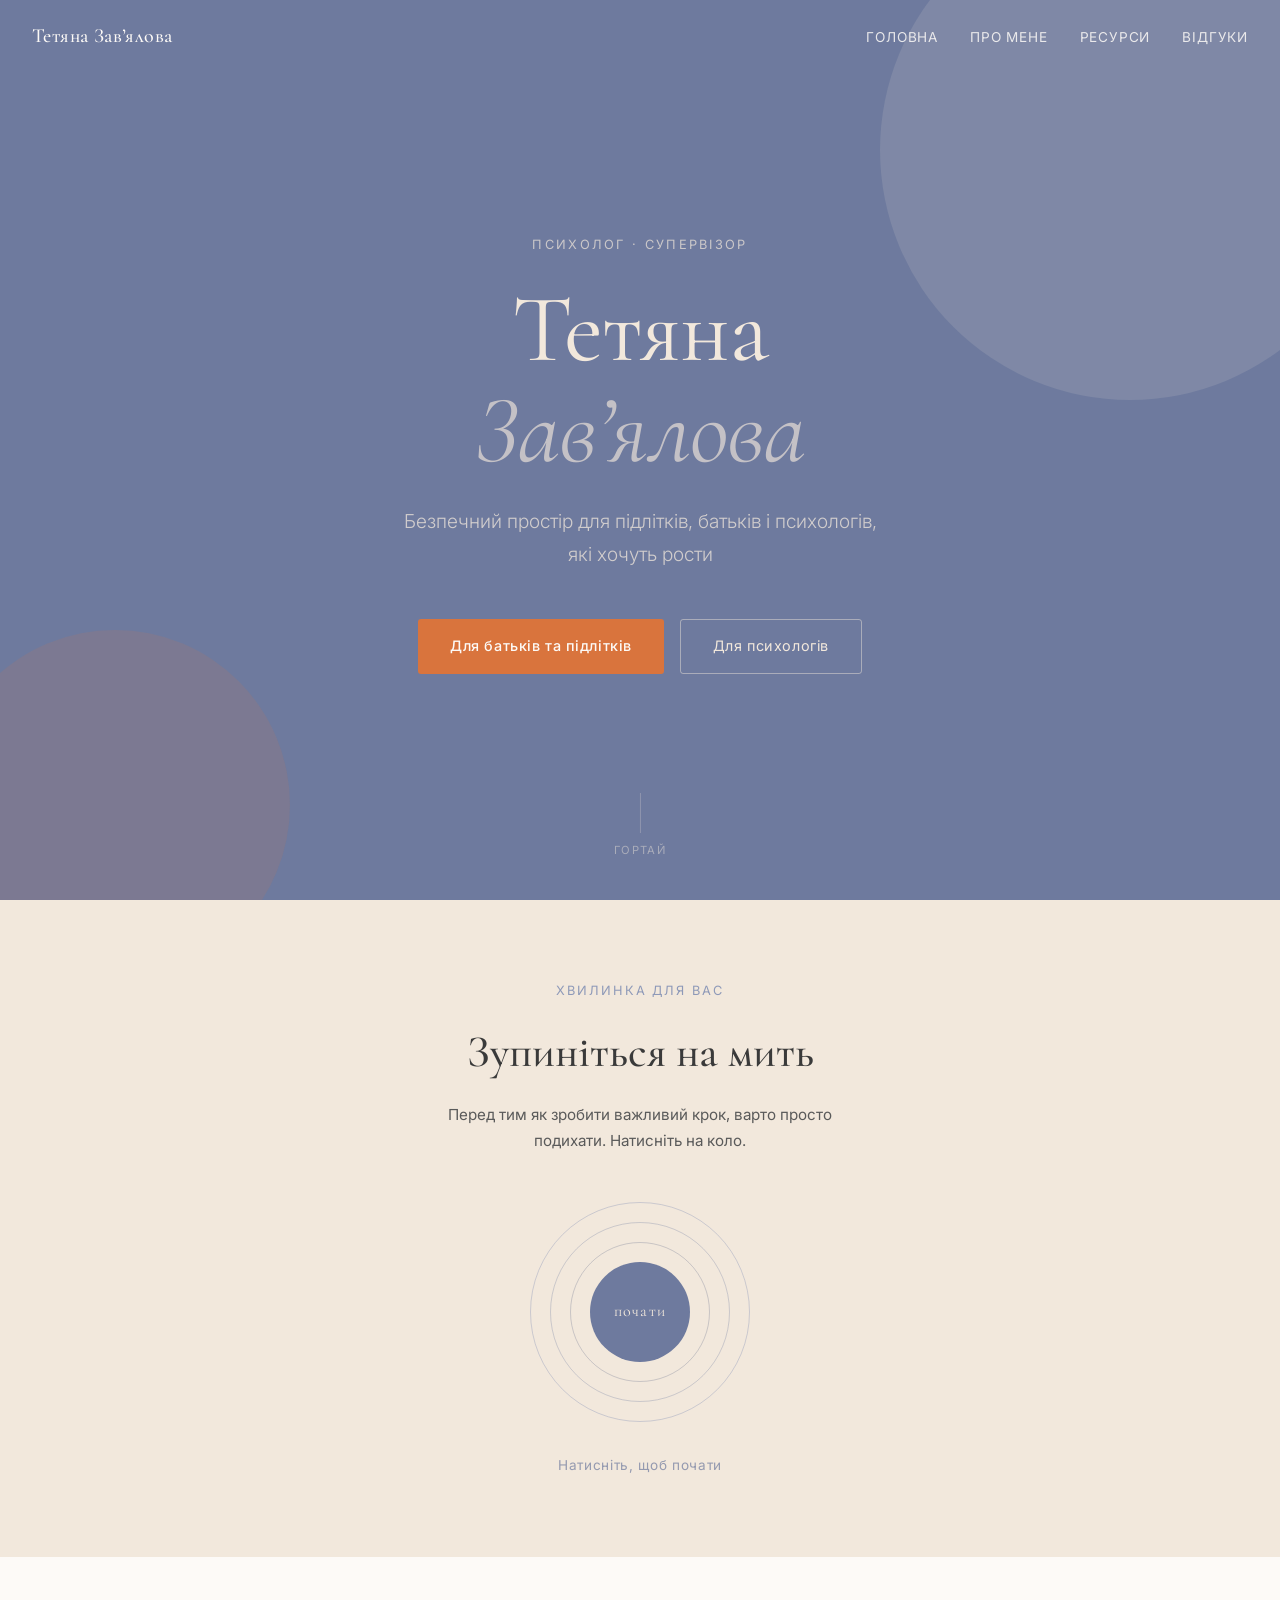
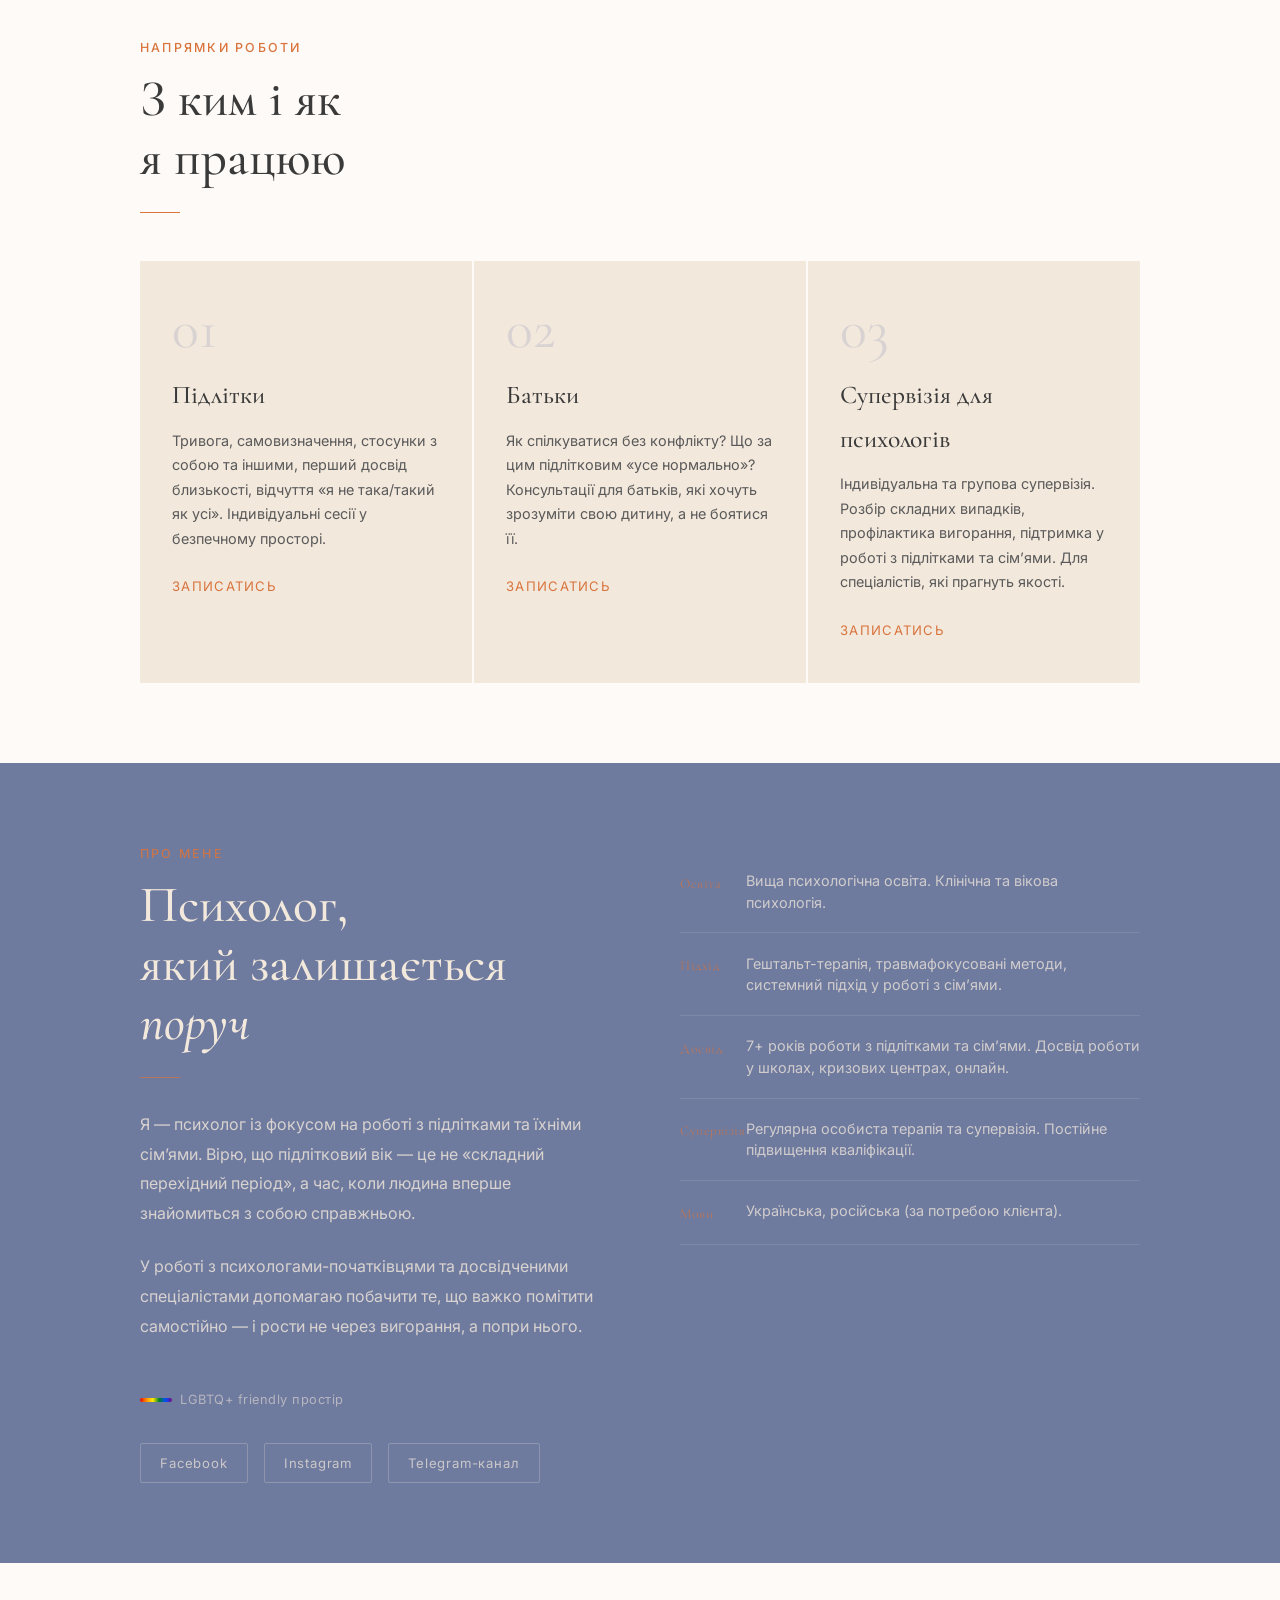
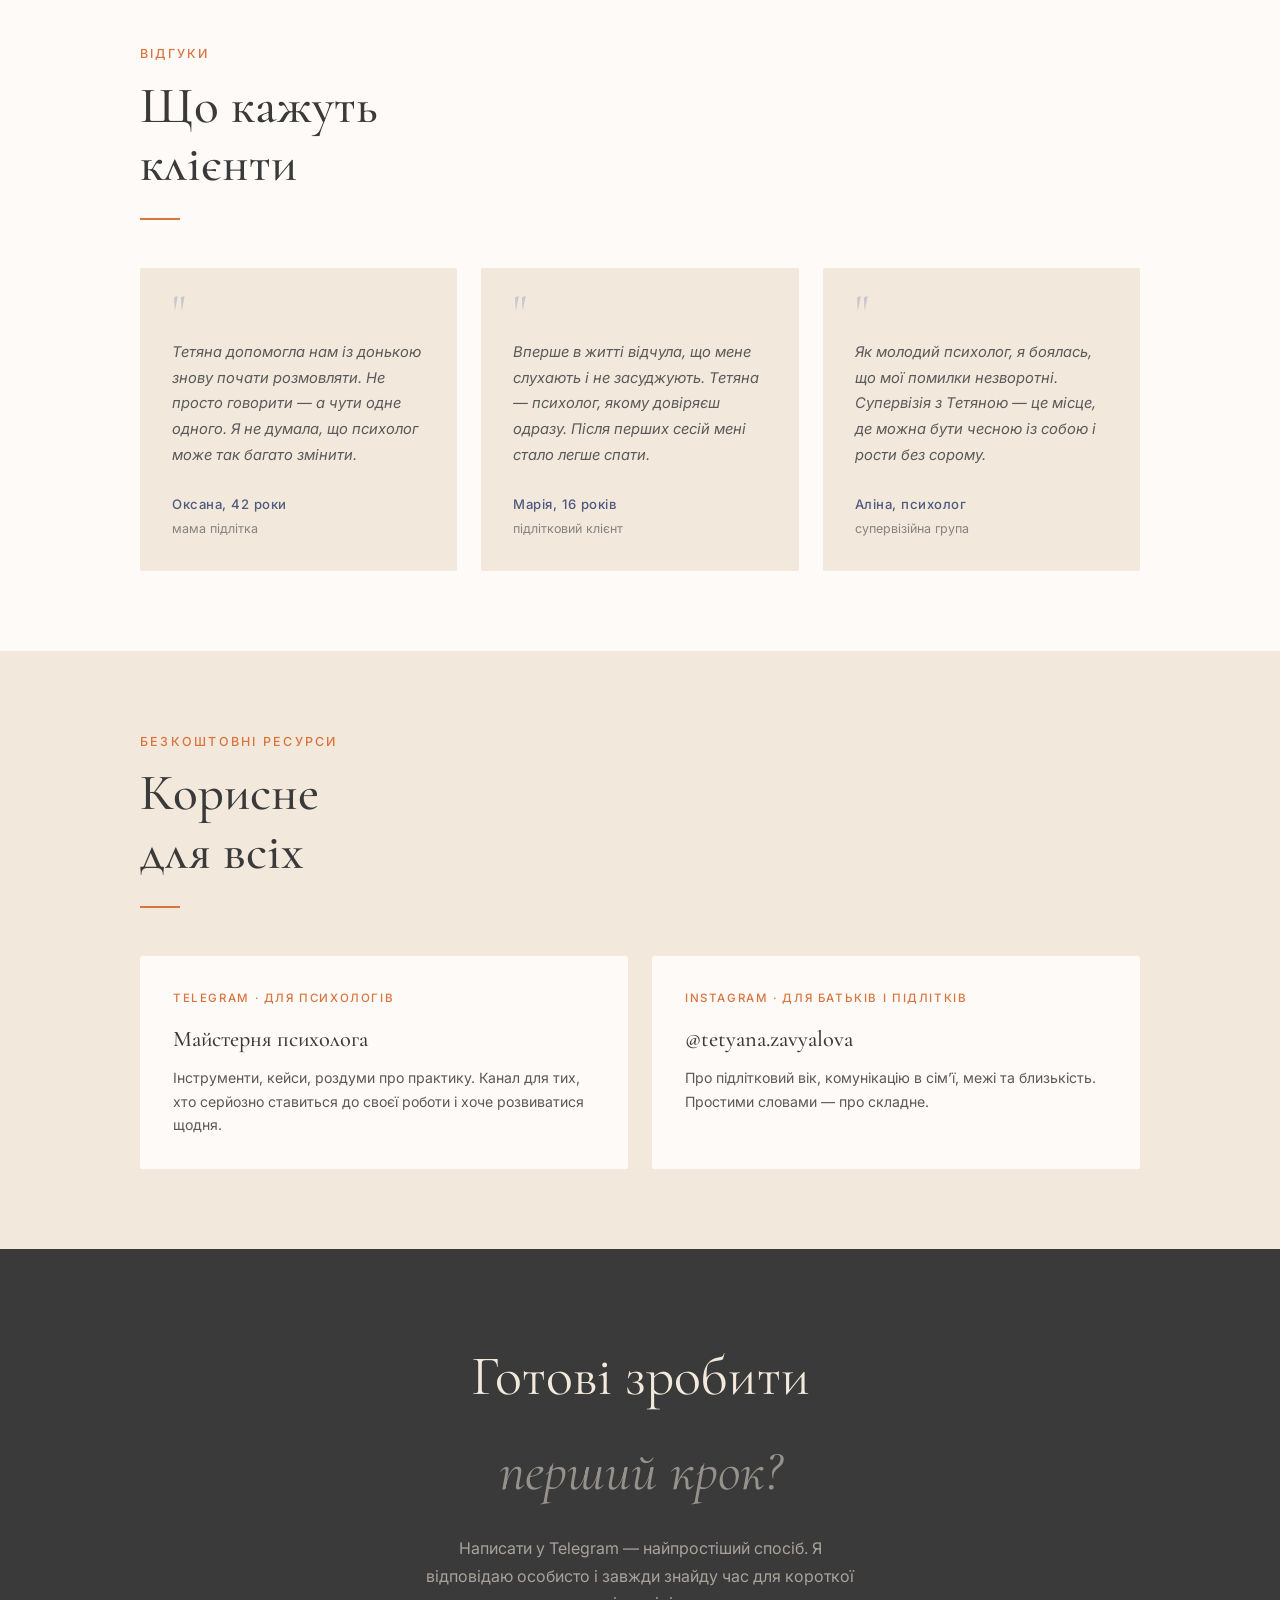
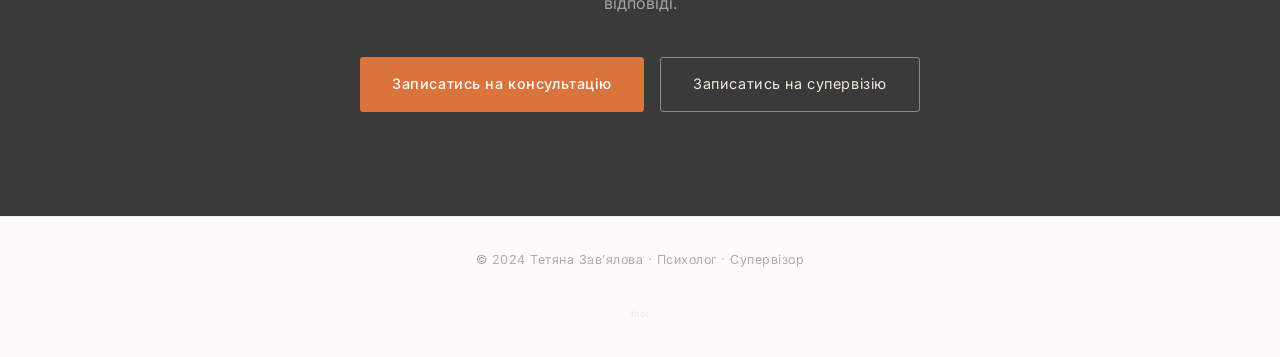
==== commit 271070d4: "Add files via upload" ====
--- a/index.html
+++ b/index.html
@@ -115,7 +115,7 @@
           <p class="about-bio">У роботі з психологами-початківцями та досвідченими спеціалістами допомагаю побачити те, що важко помітити самостійно — і рости не через вигорання, а попри нього.</p>
           <div class="lgbt-badge" role="note" aria-label="LGBT+ friendly простір">
             <div class="rainbow-bar" aria-hidden="true"></div>
-            <span>LGBT+ friendly простір</span>
+            <span>LGBTQ+ friendly простір</span>
           </div>
           <div class="about-socials">
             <a href="https://www.facebook.com/share/1CjKU2RE9J/?mibextid=wwXIfr" class="social-link" target="_blank" rel="noopener noreferrer">Facebook</a>
--- a/css/styles.css
+++ b/css/styles.css
@@ -16,7 +16,6 @@
   --rust-light:    #E8956A;
   --white:         #FDFAF7;
 }
-
 /* --- RESET -------------------------------------------------- */
 *, *::before, *::after { margin: 0; padding: 0; box-sizing: border-box; }
 html { scroll-behavior: smooth; }
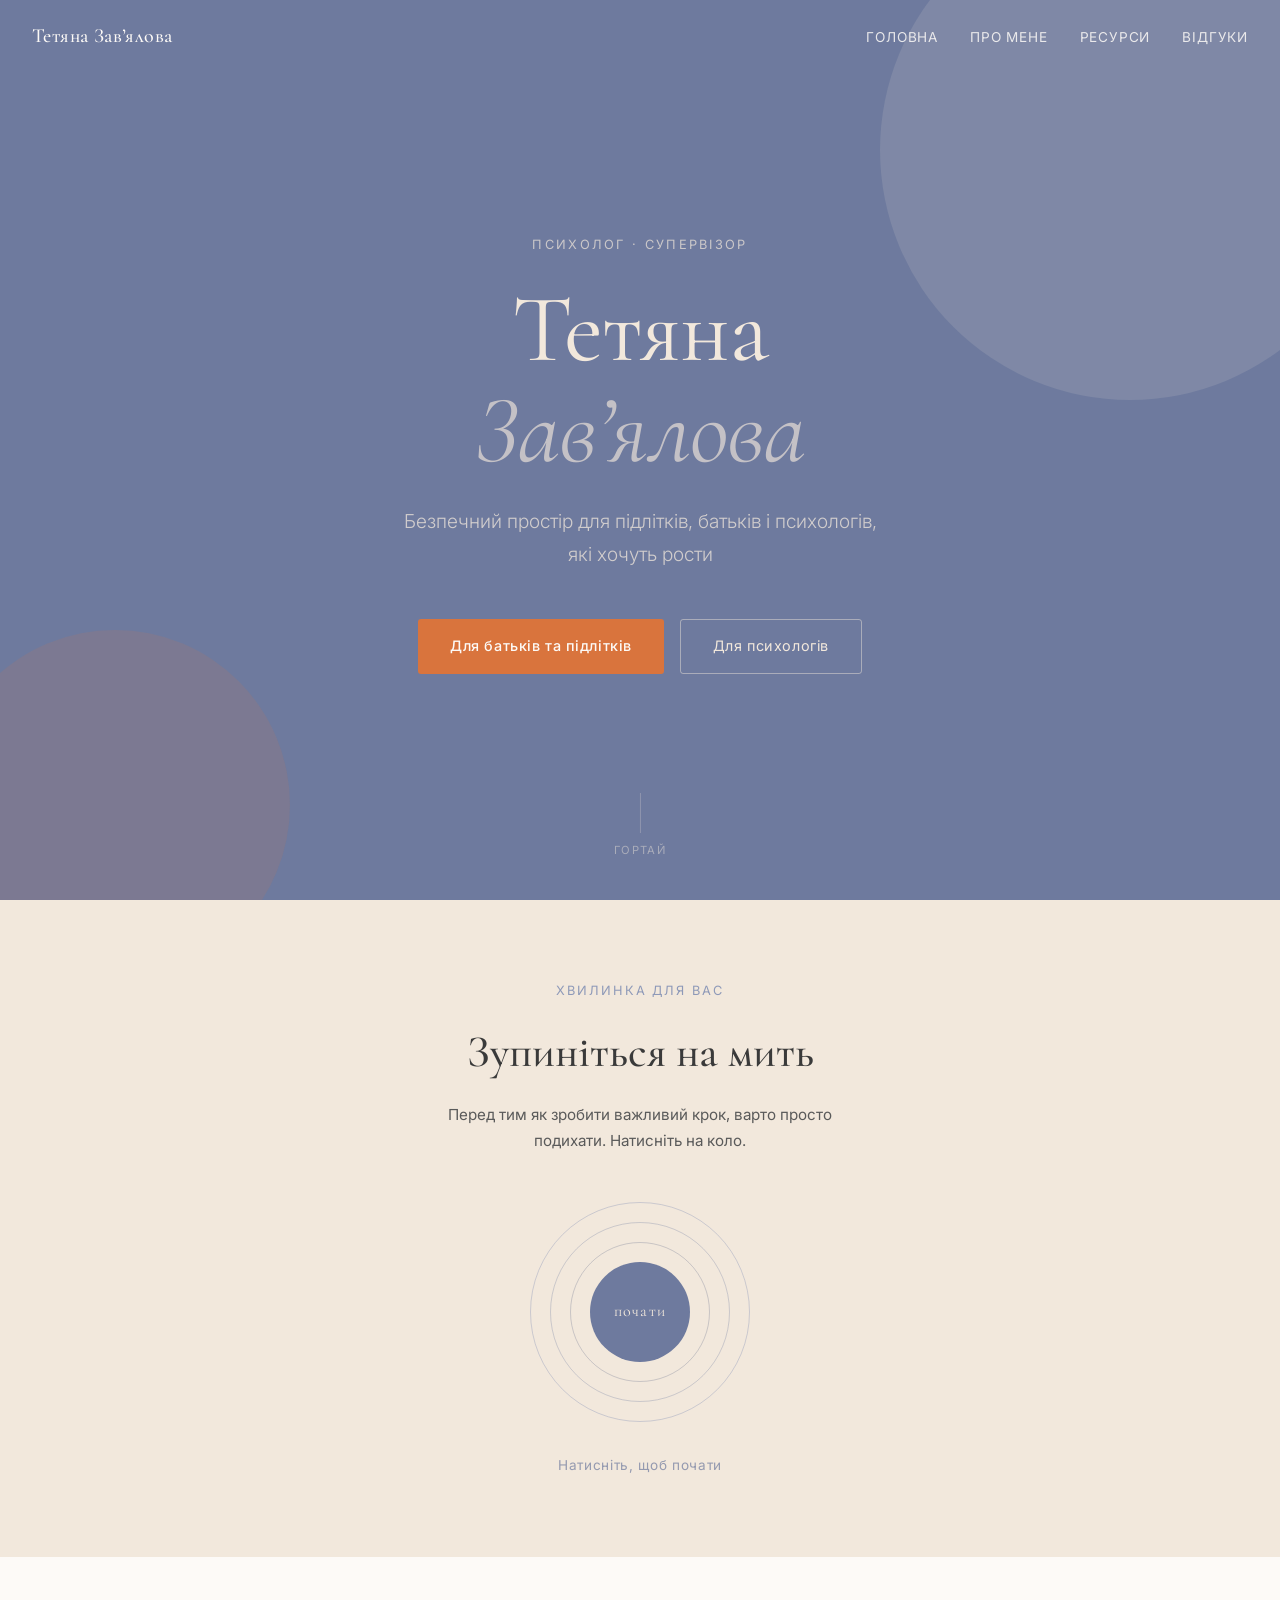
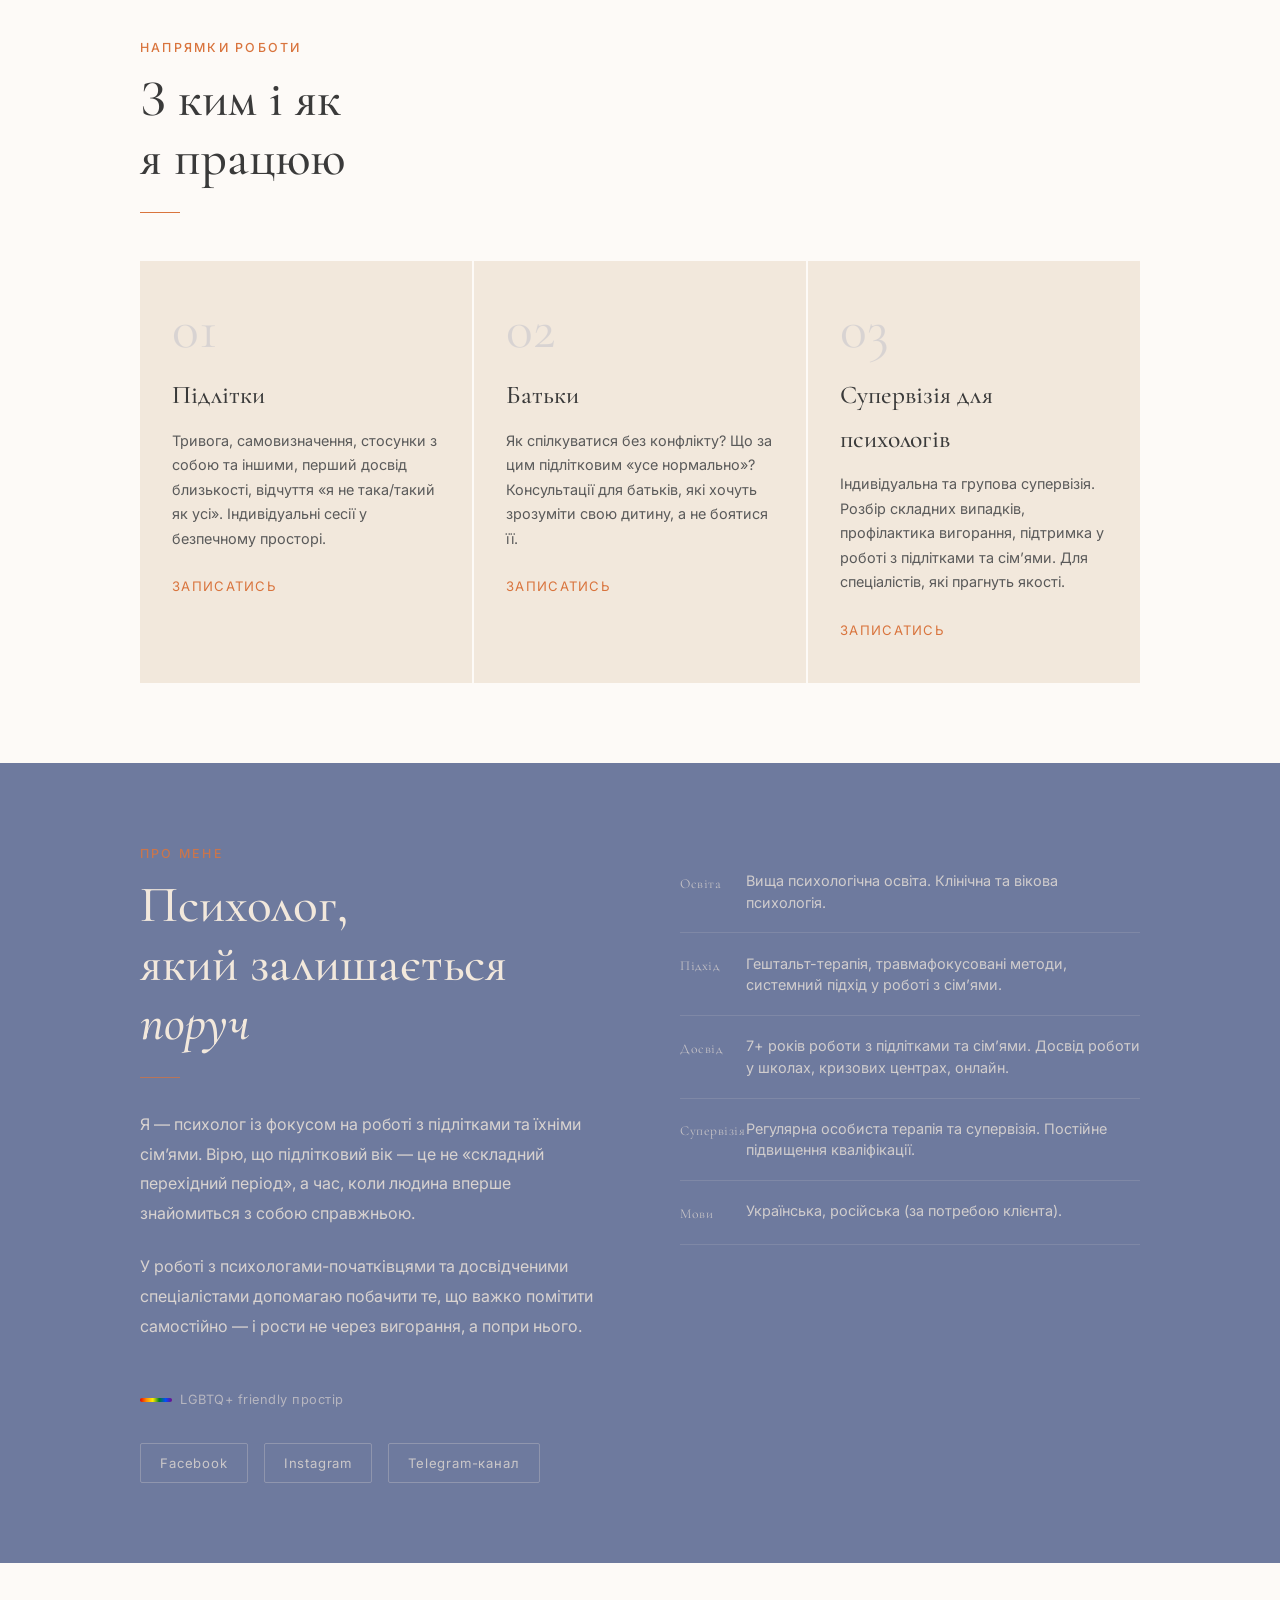
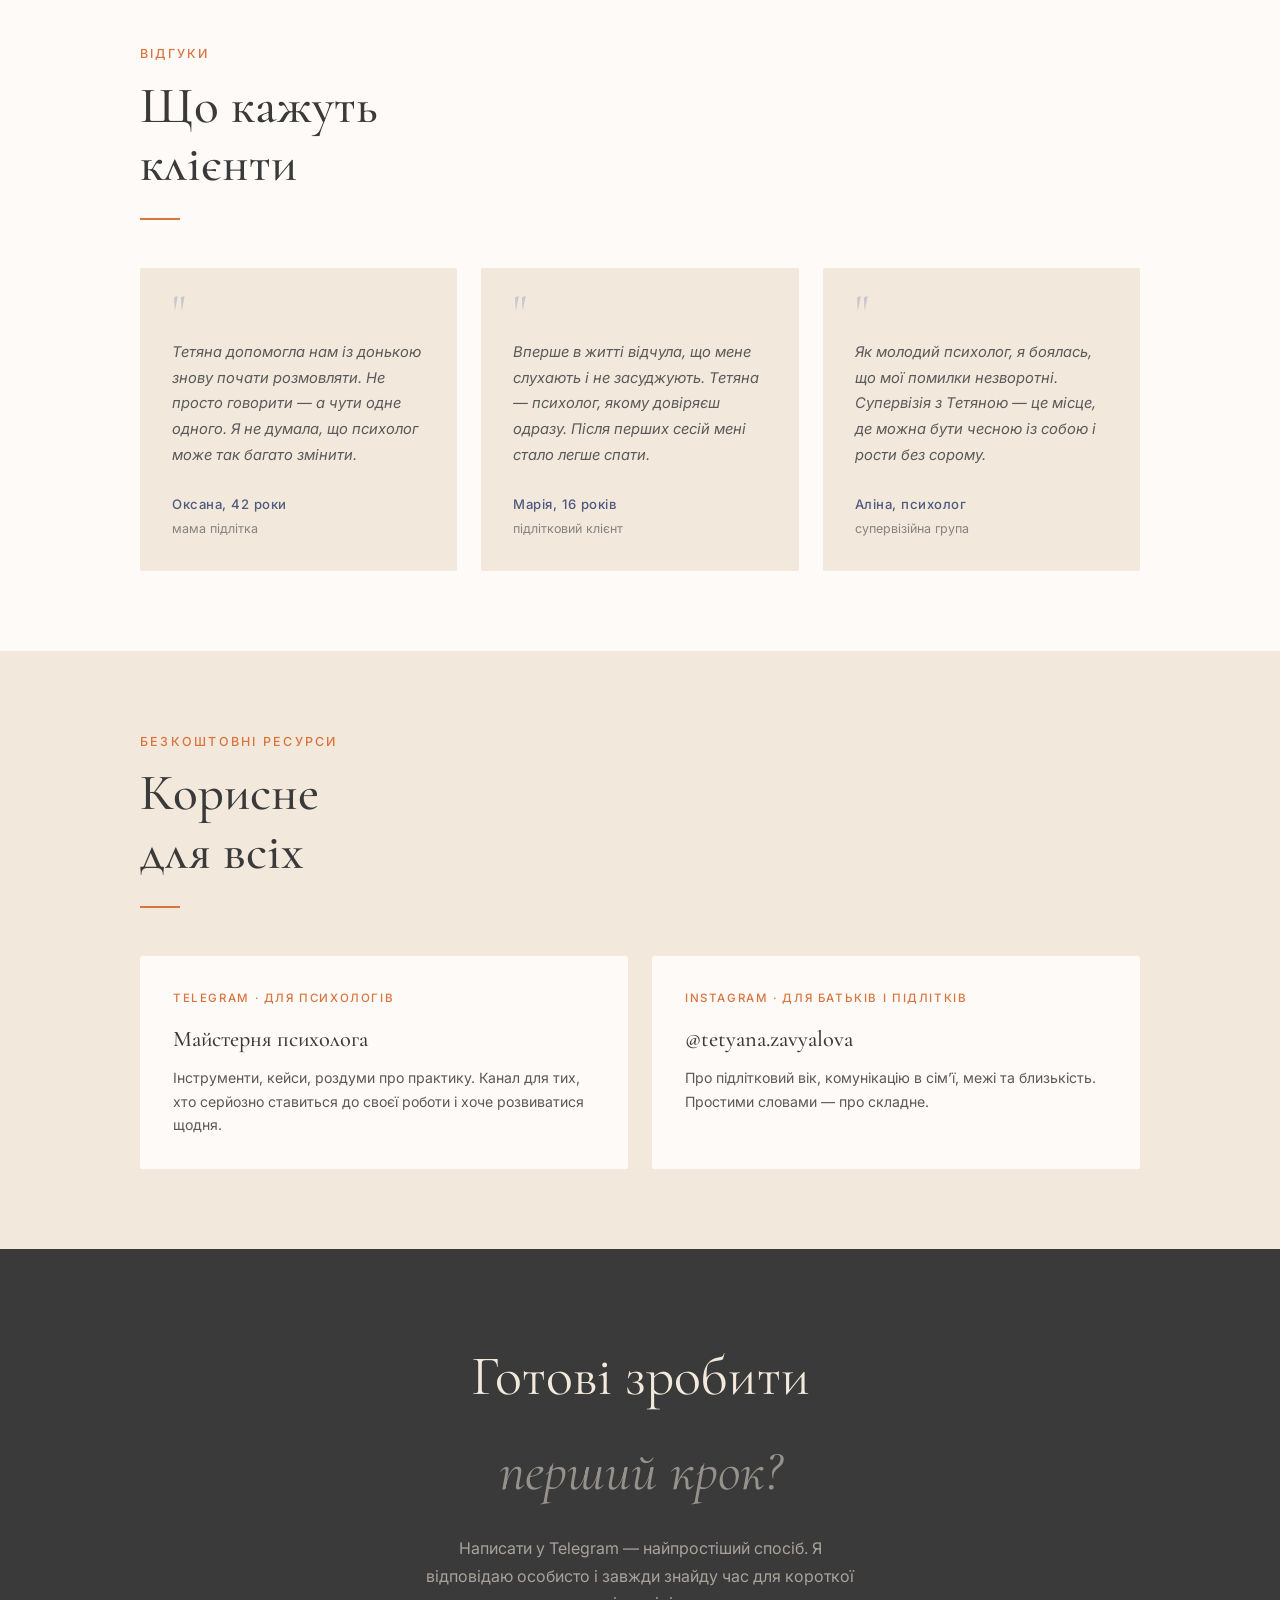
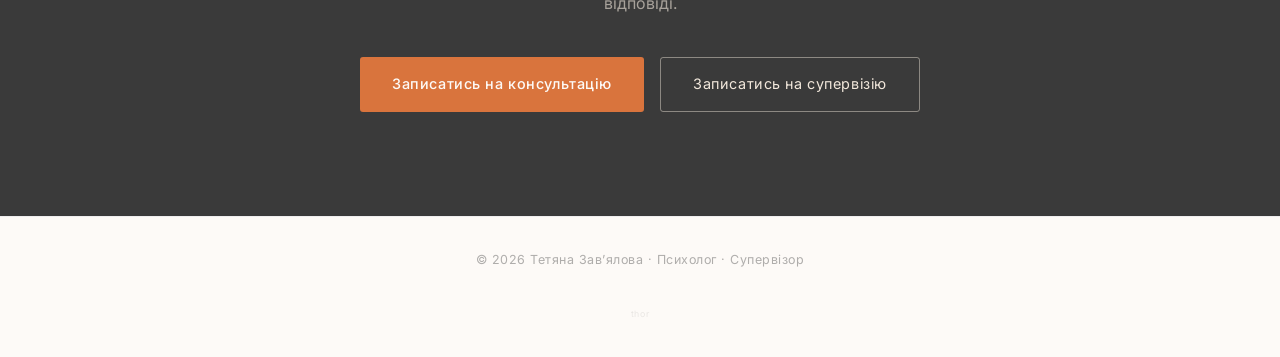
==== commit fcdde64d: "Update footer copyright year to 2026" ====
--- a/index.html
+++ b/index.html
@@ -213,7 +213,7 @@
 
   <!-- FOOTER -->
   <footer role="contentinfo">
-    <p class="footer-text">© 2024 Тетяна Завʼялова · Психолог · Супервізор</p>
+    <p class="footer-text">© 2026 Тетяна Завʼялова · Психолог · Супервізор</p>
     <br>
     <span class="footer-thor" id="thorTrigger" aria-hidden="true">thor</span>
   </footer>
--- a/css/styles.css
+++ b/css/styles.css
@@ -489,7 +489,7 @@
 .credential-year {
   font-family: 'Cormorant Garamond', serif;
   font-size: 0.85rem;
-  color: rgba(217,116,61,0.7);
+  color: rgba(242,232,220,0.65);
   min-width: 50px;
   padding-top: 0.1rem;
   letter-spacing: 0.04em;
